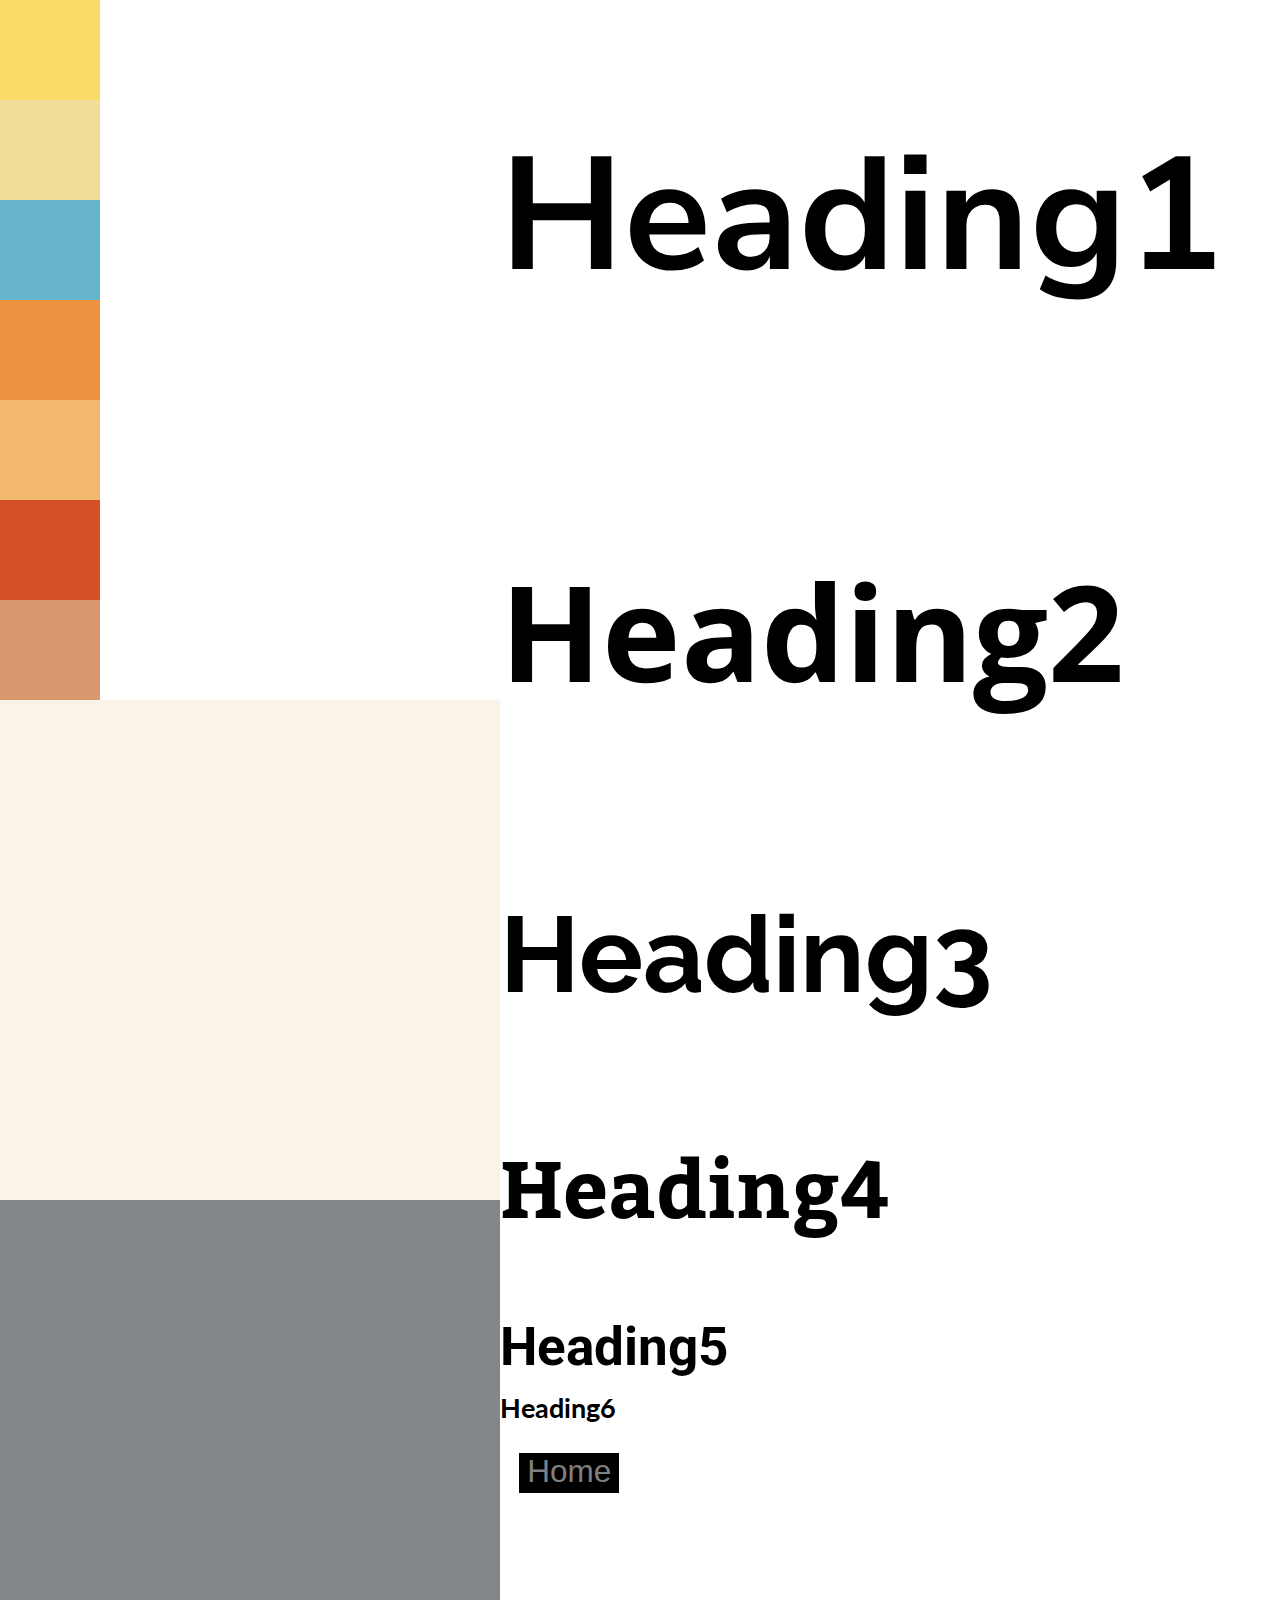
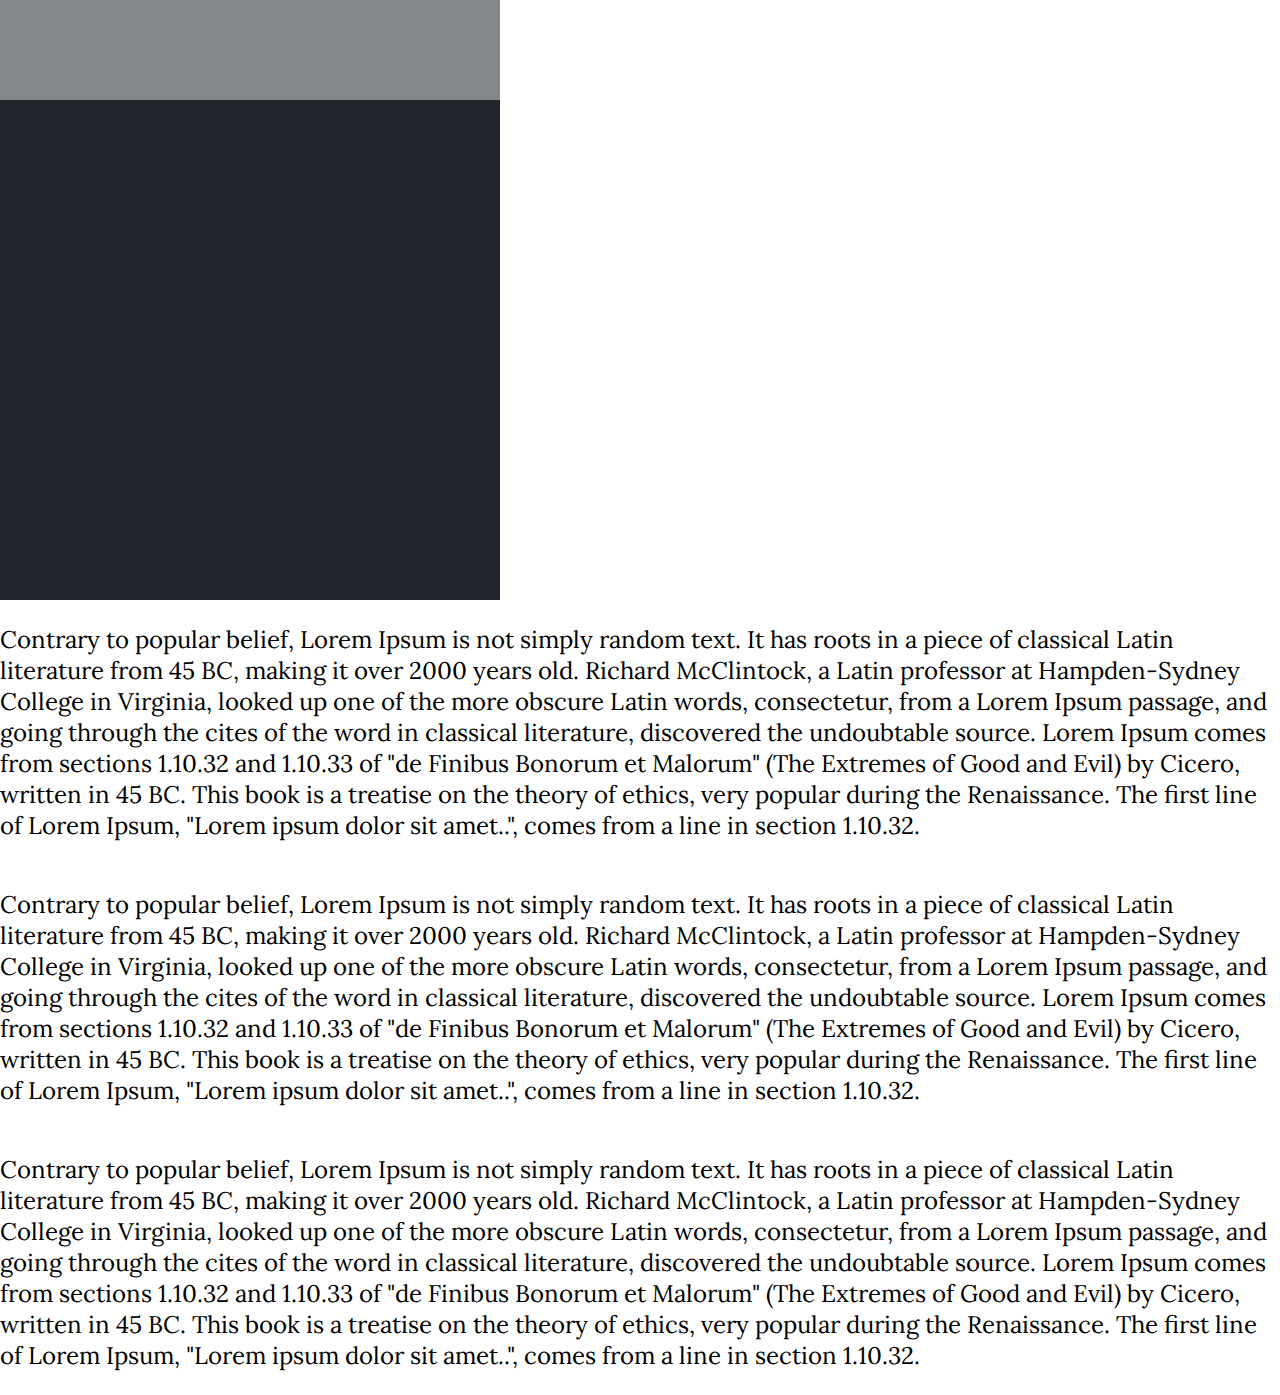
==== color platter.html @ 8d0c01e0 "first time push" ====
<!DOCTYPE html>
<html lang="en" dir="ltr">
  <head>
    <meta charset="utf-8">
    <title></title>
    <link rel="stylesheet" href="style.css">
  </head>
  <body>
    <div class="">
      <div id="c01">

      </div>
      <div id="c02">

      </div>
      <div id="c03">

      </div>
      <div id="c04">

      </div>
      <div id="c05">

      </div>
      <div id="c06">

      </div>
      <div id="c07">

      </div>
      <div id="c08">

      </div>
      <div id="c09">

      </div>

      <div id="c10">

      </div>

    </div>

    <div class="content">
      <h1>Heading1</h1>

      <h2>Heading2</h2>
      <h3>Heading3</h3>

      <h4>Heading4</h4>

      <h5>Heading5</h5>

      <h6>Heading6</h6>

      <div class="navSub"><a href="index.html" class = "linkButton">Home</a></div>

      <!-- <div class="botton">
        <p><a href="#">Click me!</a></p>

      </div> -->



    </div>

    <p>Contrary to popular belief, Lorem Ipsum is not simply random text. It has roots in a piece of classical Latin literature from 45 BC, making it over 2000 years old. Richard McClintock, a Latin professor at Hampden-Sydney College in Virginia, looked up one of the more obscure Latin words, consectetur, from a Lorem Ipsum passage, and going through the cites of the word in classical literature, discovered the undoubtable source. Lorem Ipsum comes from sections 1.10.32 and 1.10.33 of "de Finibus Bonorum et Malorum" (The Extremes of Good and Evil) by Cicero, written in 45 BC. This book is a treatise on the theory of ethics, very popular during the Renaissance. The first line of Lorem Ipsum, "Lorem ipsum dolor sit amet..", comes from a line in section 1.10.32.</p>
    <p>Contrary to popular belief, Lorem Ipsum is not simply random text. It has roots in a piece of classical Latin literature from 45 BC, making it over 2000 years old. Richard McClintock, a Latin professor at Hampden-Sydney College in Virginia, looked up one of the more obscure Latin words, consectetur, from a Lorem Ipsum passage, and going through the cites of the word in classical literature, discovered the undoubtable source. Lorem Ipsum comes from sections 1.10.32 and 1.10.33 of "de Finibus Bonorum et Malorum" (The Extremes of Good and Evil) by Cicero, written in 45 BC. This book is a treatise on the theory of ethics, very popular during the Renaissance. The first line of Lorem Ipsum, "Lorem ipsum dolor sit amet..", comes from a line in section 1.10.32.</p>
    <p>Contrary to popular belief, Lorem Ipsum is not simply random text. It has roots in a piece of classical Latin literature from 45 BC, making it over 2000 years old. Richard McClintock, a Latin professor at Hampden-Sydney College in Virginia, looked up one of the more obscure Latin words, consectetur, from a Lorem Ipsum passage, and going through the cites of the word in classical literature, discovered the undoubtable source. Lorem Ipsum comes from sections 1.10.32 and 1.10.33 of "de Finibus Bonorum et Malorum" (The Extremes of Good and Evil) by Cicero, written in 45 BC. This book is a treatise on the theory of ethics, very popular during the Renaissance. The first line of Lorem Ipsum, "Lorem ipsum dolor sit amet..", comes from a line in section 1.10.32.</p>






  </body>
</html>
---- style.css ----
@import url('https://fonts.googleapis.com/css?family=Nunito+Sans:400,700|Open+Sans:700|Roboto|Lato|Raleway:800|EB+Garamond|Kadwa|Lora&display=swap');
*{
  box-sizing: border-box;
}

body, html{
  margin: 0px;
  padding: 0px;
}

body{
  display: flex;
  flex-wrap: wrap;

}
body div div{
  width: 100px;
  height: 100px;
}
.content{
  display: flex;
  flex-direction:column;
}
h1{
  font-size: 120pt;
  font-family: "Nunito Sans"
}

h2{
  font-size: 100pt;
  margin-top: 0.8em;
  margin-bottom: 0.8em;
  font-family: "Open Sans"
}
h3{
  font-size: 80pt;
  margin-top: 0.6em;
  margin-bottom: 0.6em;
  font-family: "Raleway"
}
h4{
  font-size: 60pt;
  margin-top: 0.4em;
  margin-bottom: 0.4em;
  font-family: "Kadwa"
}
h5{
  font-size: 40pt;
  margin-top: 0.2em;
  margin-bottom: 0.2em;
  font-family: "Roboto"
}
h6{
  font-size: 20pt;
  margin-top: 0.1em;
  margin-bottom: 0.1em;
  font-family: "Lato"
}

p{
  font-size: 18pt;
  font-family: "Lora"
}


.navSub{
  margin-top:3vh;
  margin-left: 1.5vw;
  margin-right:1.5vw;
  font-size: 3.5vh;
  font-family: sans-serif;
  background-color: black;
  width: 100px;
  height: 40px;
  text-align: center;
  transition-duration: 0.25s;
}

.navSub:hover{
  width: 120px;
  height: 45px;
  transition-duration: 0.25s;
}




.linkButton{
  color: grey;
  transition-duration: 0.25s;
  text-decoration: none;

}
.linkButton:hover{
  color: white;
  text-decoration: underline;
  transition-duration: 0.25s;
}


#c01{
  background-color: rgb(248, 219, 104);

}

#c02{
  background-color: rgb(241, 220, 152);

}
#c03{
  background-color: rgb(101, 180, 204);

}
#c04{
  background-color: rgb(237, 147, 63);

}
#c05{
  background-color: rgb(242, 184, 110);

}
#c06{
  background-color: rgb(212, 80, 38);

}
#c07{
  background-color: rgb(219, 151, 109);

}
#c08{
  background-color: rgb(249, 244, 231);
  width: 500px;
  height: 500px;

}
#c09{
  background-color: rgb(131, 135, 138);
  width: 500px;
  height: 500px;

}

#c10{
  background-color: rgb(33,38,44);
  width: 500px;
  height: 500px;
}
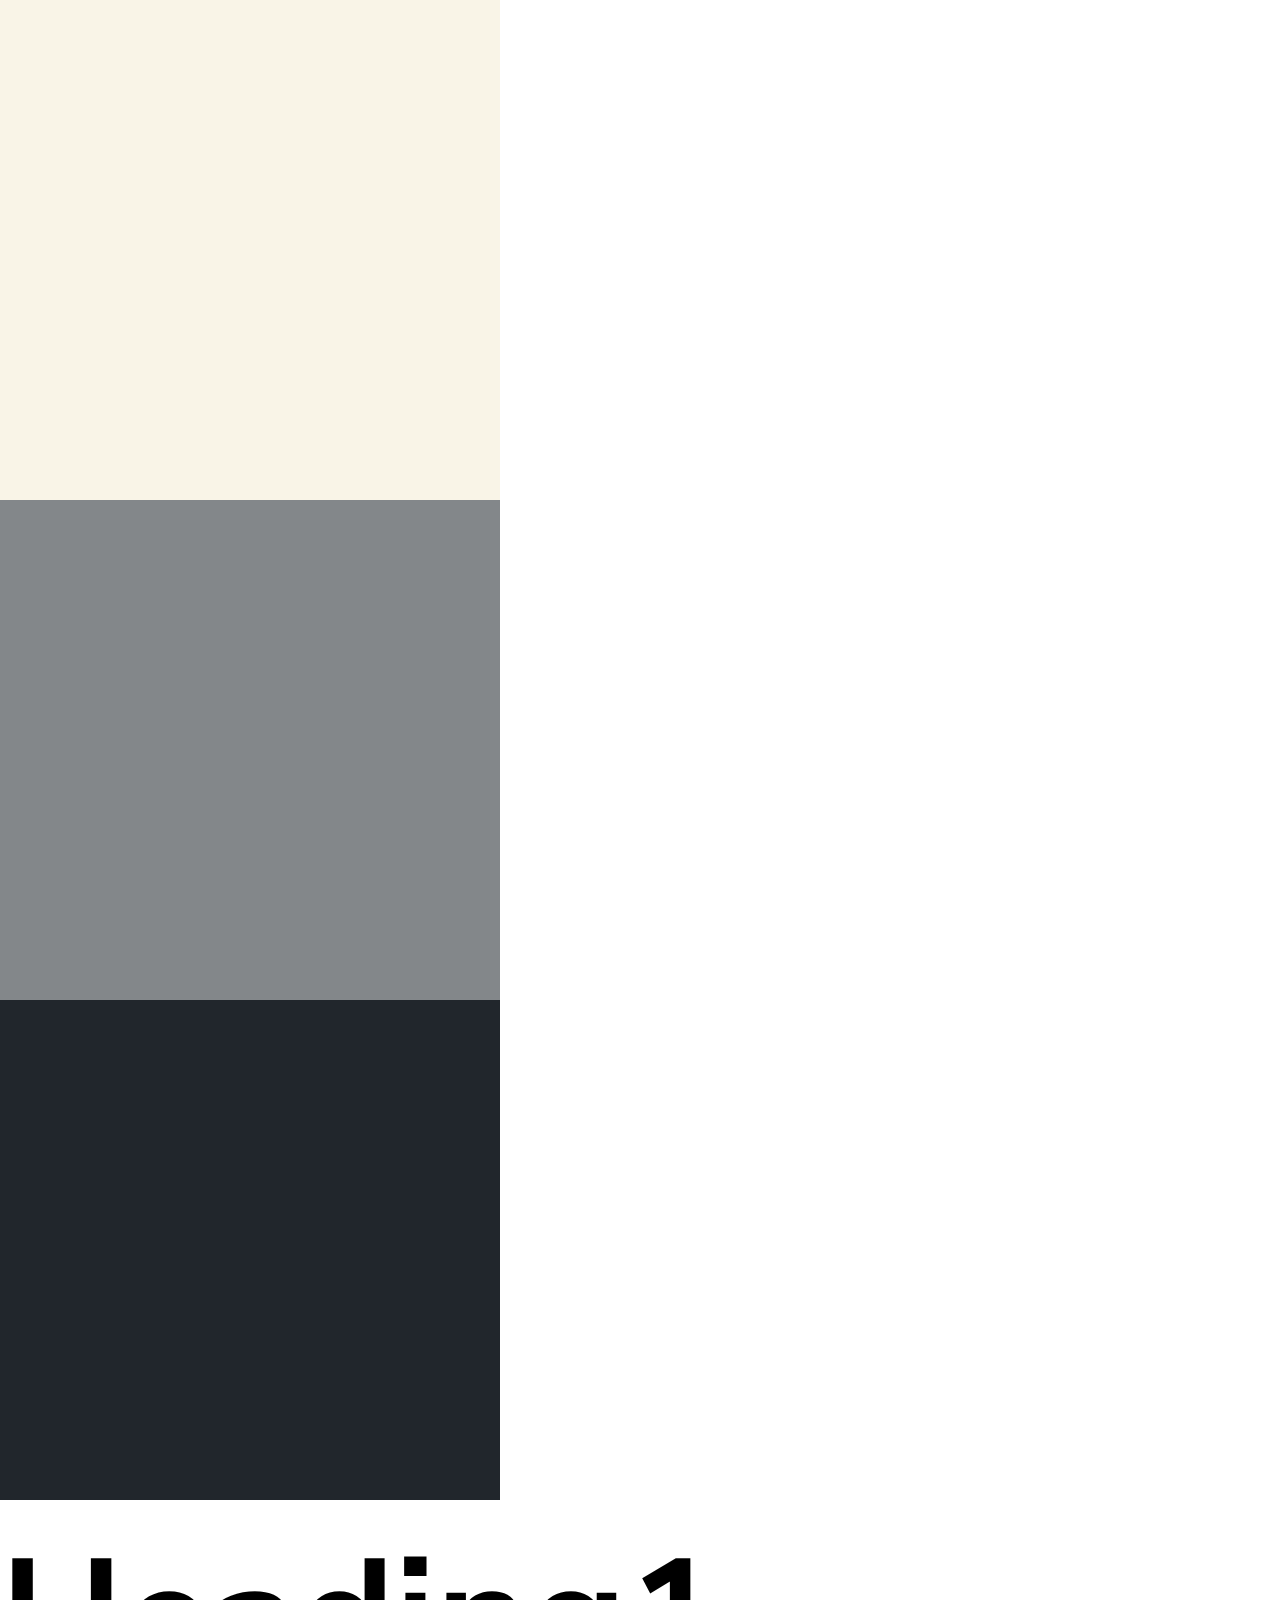
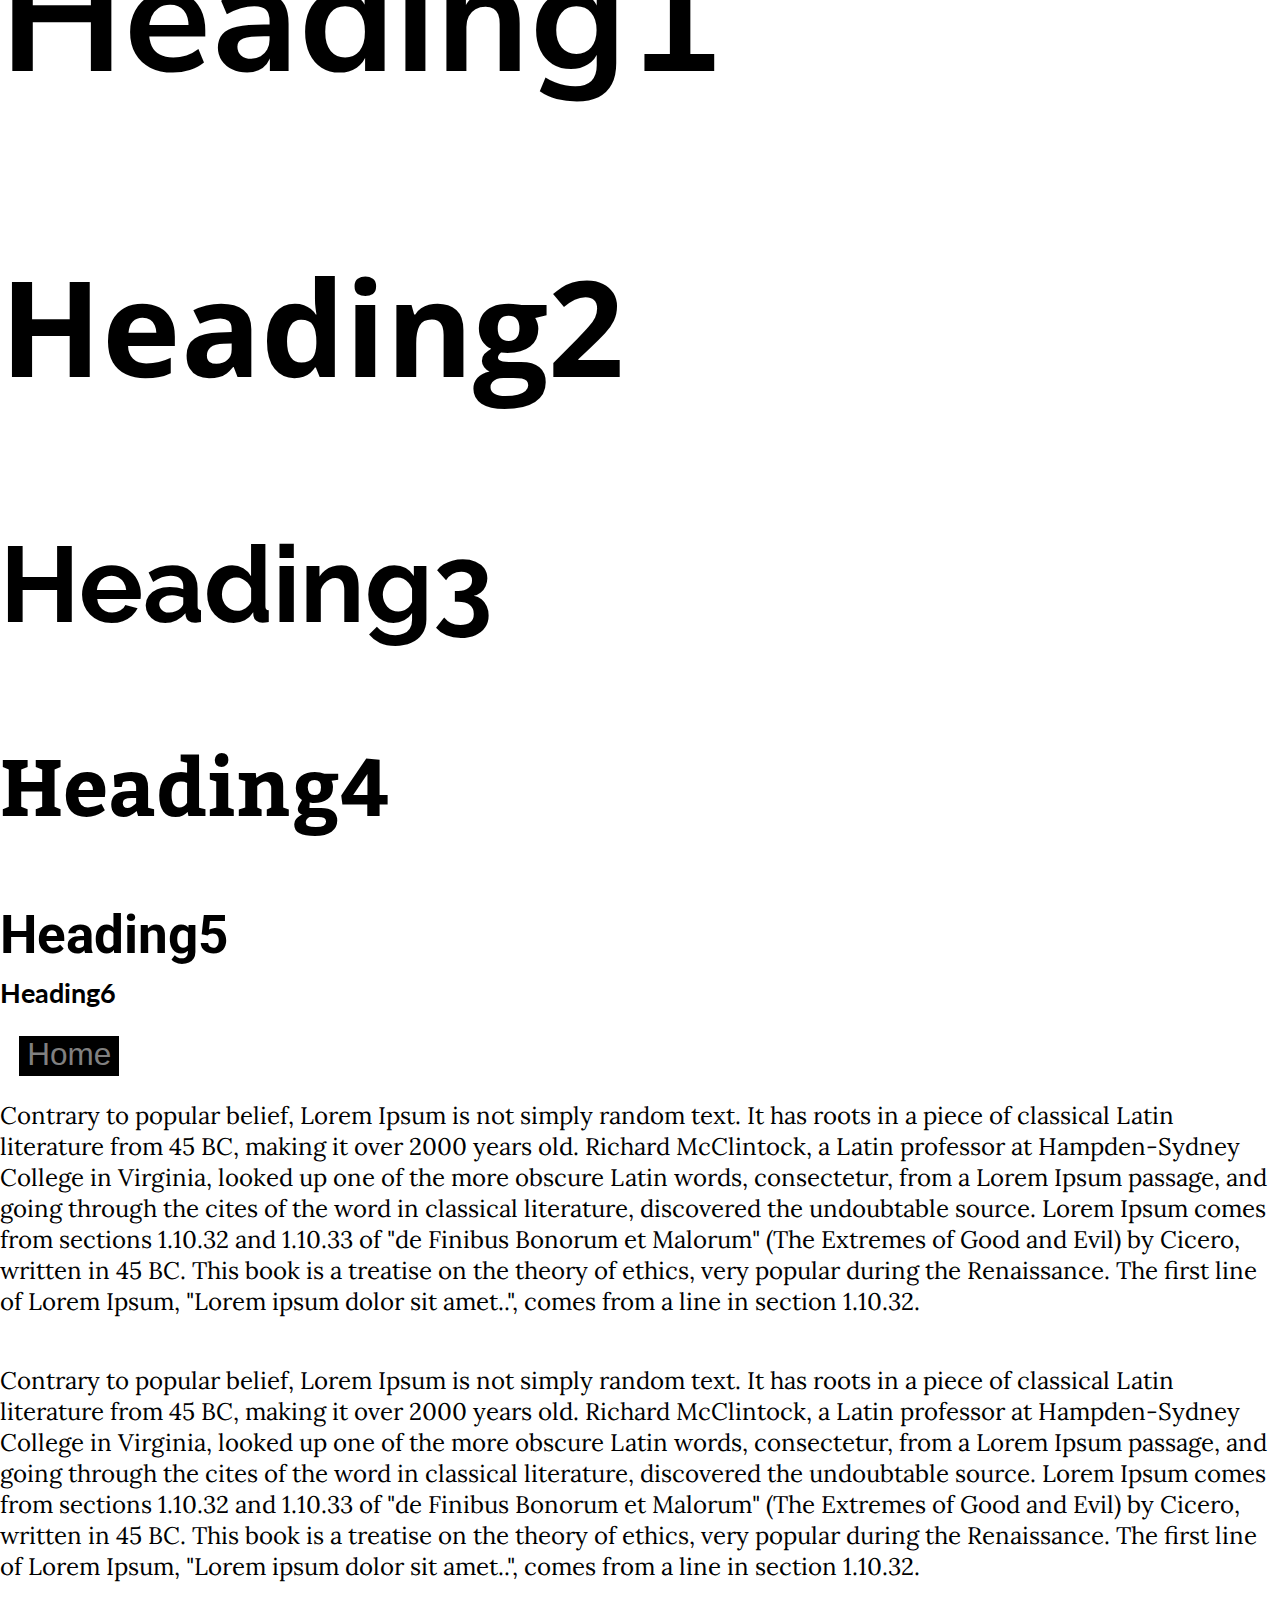
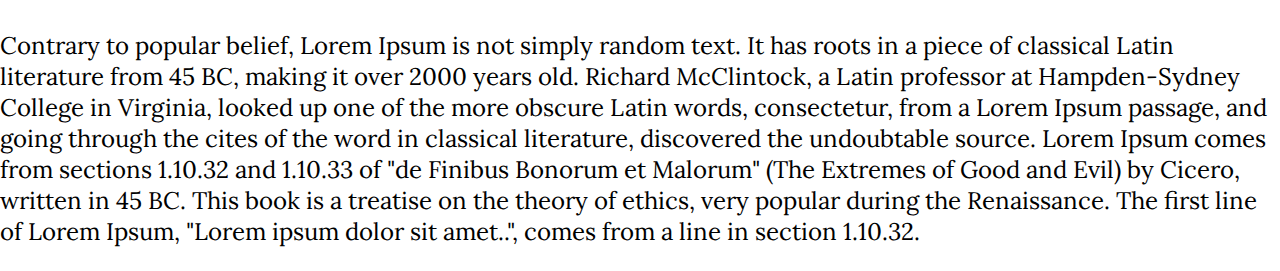
==== commit ad4885de: "update" ====
--- a/color platter.html
+++ b/color platter.html
@@ -3,7 +3,7 @@
   <head>
     <meta charset="utf-8">
     <title></title>
-    <link rel="stylesheet" href="style.css">
+    <link rel="stylesheet" href="/css/style.css">
   </head>
   <body>
     <div class="">
--- a/css/style.css
+++ b/css/style.css
@@ -0,0 +1,202 @@
+@import url('https://fonts.googleapis.com/css?family=Nunito+Sans:400,700|Open+Sans:700|Roboto|Lato|Raleway:800|EB+Garamond|Kadwa|Lora&display=swap');
+*{
+  box-sizing: border-box;
+}
+
+body, html{
+  margin: 0px;
+  padding: 0px;
+}
+
+body{
+  display: flex;
+  flex-direction: column;
+}
+
+hr{
+
+}
+
+.navBar{
+  display: grid;
+  grid-template-columns: auto, 10%, auto;
+  grid-template-rows: 100%;
+  width: 100vw;
+  height: 8vh;
+  background-color: rgb(33,38,44);
+  align-items: center;
+
+
+}
+
+.navButtonWrapper{
+  grid-column-start: 1;
+  grid-column-end: 2;
+  height: 100%;
+  width: 20vw;
+  display: flex;
+  flex-direction: row;
+  flex-wrap: nowrap;
+  justify-content: center;
+  align-items: center;
+
+
+}
+
+.navButton{
+  transition-duration: 0.5s;
+  border-radius: 4pt;
+  padding: 4pt;
+}
+
+.navButton a{
+  font-size: 20pt;
+  font-family: "Open Sans";
+  color: grey;
+
+}
+
+.navButton:hover{
+  background-color: white;
+
+  transition-duration: 0.5s;
+}
+
+.logo{
+  grid-column-start: 2;
+  grid-column-end: 3;
+  height:5vh;
+  width: 5vh;
+  background-image: url("../static/emoji.jpg")
+}
+
+
+h1{
+  font-size: 120pt;
+  font-family: "Nunito Sans";
+  margin-top: 1vh;
+  margin-bottom: 1vh;
+
+}
+
+
+
+h2{
+  font-size: 100pt;
+  margin-top: 0.8em;
+  margin-bottom: 0.8em;
+  font-family: "Open Sans"
+}
+h3{
+  font-size: 80pt;
+  margin-top: 0.6em;
+  margin-bottom: 0.6em;
+  font-family: "Raleway"
+}
+h4{
+  font-size: 60pt;
+  margin-top: 0.4em;
+  margin-bottom: 0.4em;
+  font-family: "Kadwa"
+}
+h5{
+  font-size: 40pt;
+  margin-top: 0.2em;
+  margin-bottom: 0.2em;
+  font-family: "Roboto"
+}
+h6{
+  font-size: 20pt;
+  margin-top: 0.1em;
+  margin-bottom: 0.1em;
+  font-family: "Lato"
+}
+
+p{
+  font-size: 18pt;
+  font-family: "Lora"
+}
+
+
+.navSub{
+  margin-top:3vh;
+  margin-left: 1.5vw;
+  margin-right:1.5vw;
+  font-size: 3.5vh;
+  font-family: sans-serif;
+  background-color: black;
+  width: 100px;
+  height: 40px;
+  text-align: center;
+  transition-duration: 0.25s;
+}
+
+.navSub:hover{
+  width: 120px;
+  height: 45px;
+  transition-duration: 0.25s;
+}
+
+
+
+
+.linkButton{
+  color: grey;
+  transition-duration: 0.25s;
+  text-decoration: none;
+
+}
+.linkButton:hover{
+  color: white;
+  text-decoration: underline;
+  transition-duration: 0.25s;
+}
+
+
+#c01{
+  background-color: rgb(248, 219, 104);
+
+}
+
+#c02{
+  background-color: rgb(241, 220, 152);
+
+}
+#c03{
+  background-color: rgb(101, 180, 204);
+
+}
+#c04{
+  background-color: rgb(237, 147, 63);
+
+}
+#c05{
+  background-color: rgb(242, 184, 110);
+
+}
+#c06{
+  background-color: rgb(212, 80, 38);
+
+}
+#c07{
+  background-color: rgb(219, 151, 109);
+
+}
+#c08{
+  background-color: rgb(249, 244, 231);
+  width: 500px;
+  height: 500px;
+
+}
+#c09{
+  background-color: rgb(131, 135, 138);
+  width: 500px;
+  height: 500px;
+
+}
+
+#c10{
+  background-color: rgb(33,38,44);
+  width: 500px;
+  height: 500px;
+}
